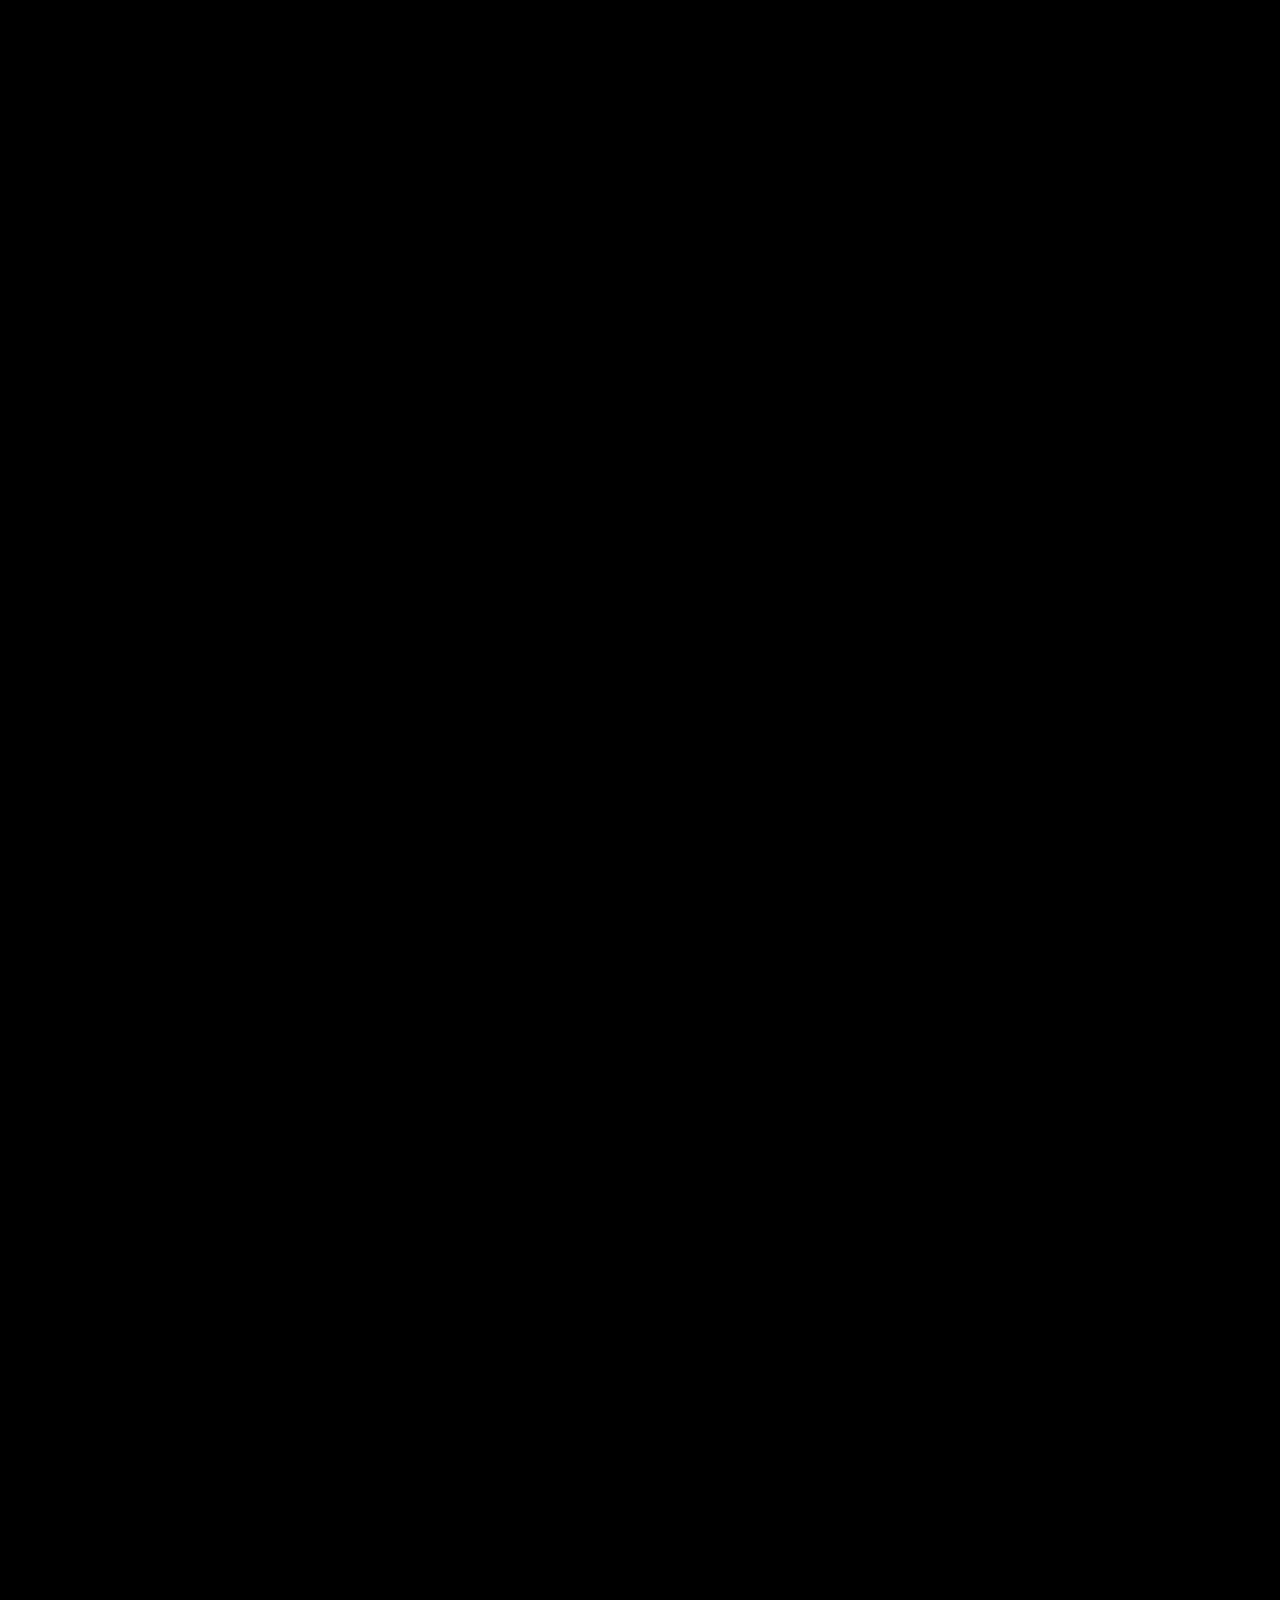
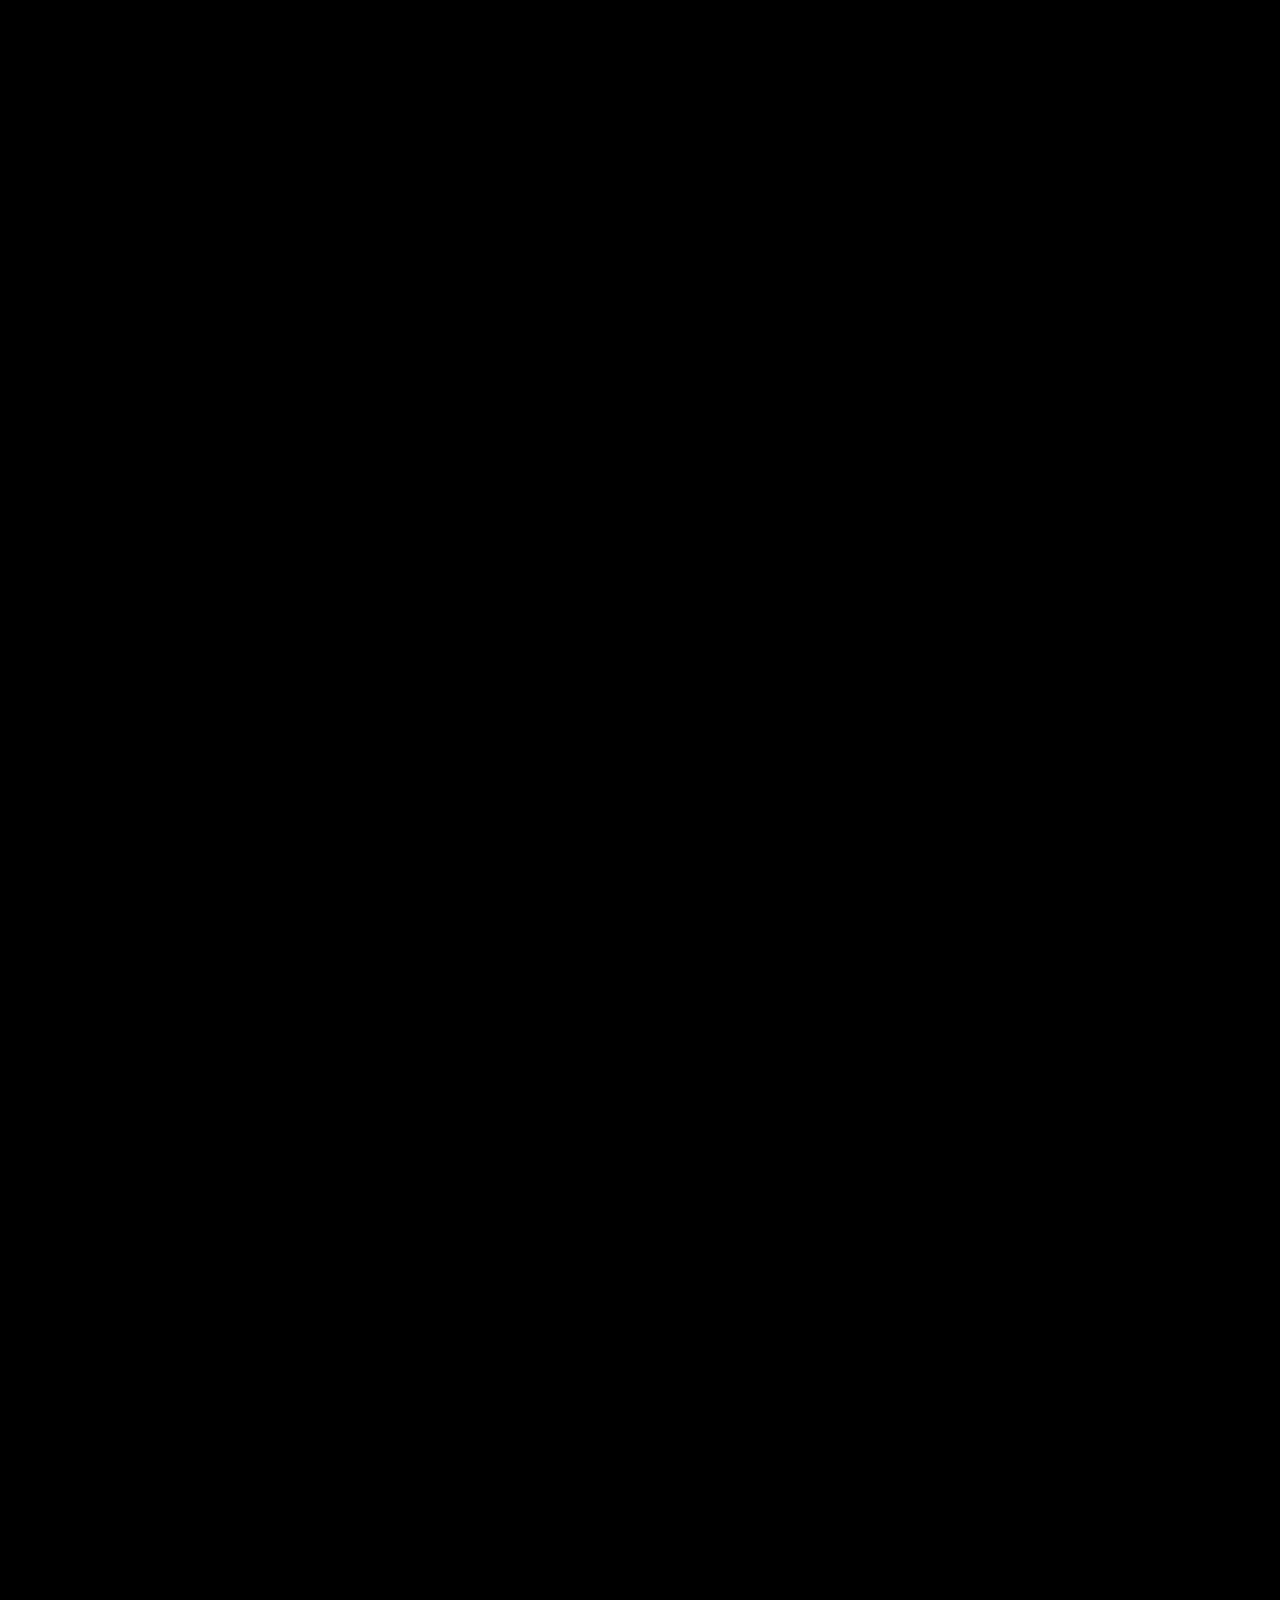
==== index.html @ ee858303 "Initial commit with scroll animation and React app" ====
<!DOCTYPE html>
<html lang="en">
<head>
    <meta charset="UTF-8">
    <meta name="viewport" content="width=device-width, initial-scale=1.0">
    <title>Scroll Animation</title>
    <style>
        body, html {
            margin: 0;
            padding: 0;
            background-color: #000;
        }
        
        /* The container determines how long we can scroll. */
        body {
            height: 400vh;
        }
        
        canvas {
            position: fixed;
            top: 0;
            left: 0;
            width: 100vw;
            height: 100vh;
            object-fit: cover;
            image-rendering: high-quality;
            z-index: -1;
        }
        
        /* Optional: smooth hiding scrollbar for aesthetic purposes */
        ::-webkit-scrollbar {
            width: 8px;
        }
        ::-webkit-scrollbar-track {
            background: transparent; 
        }
        ::-webkit-scrollbar-thumb {
            background: rgba(255, 255, 255, 0.2); 
            border-radius: 4px;
        }
        ::-webkit-scrollbar-thumb:hover {
            background: rgba(255, 255, 255, 0.5); 
        }
    </style>
</head>
<body>
    <canvas id="video-canvas"></canvas>

    <script>
        const canvas = document.getElementById("video-canvas");
        const context = canvas.getContext("2d");

        const frameCount = 239;
        const currentFrame = index => (
            `./video_frames_30fps_jpg/frame_${(index + 1).toString().padStart(4, '0')}.jpg`
        );

        const images = [];
        
        // Preload images
        for (let i = 0; i < frameCount; i++) {
            const img = new Image();
            img.src = currentFrame(i);
            images.push(img);
        }

        // Wait for first image to load to set canvas size and draw initial frame
        images[0].onload = () => {
            canvas.width = images[0].naturalWidth;
            canvas.height = images[0].naturalHeight;
            render(0);
        };

        function render(index) {
            if (images[index] && images[index].complete) {
                context.clearRect(0, 0, canvas.width, canvas.height);
                context.drawImage(images[index], 0, 0, canvas.width, canvas.height);
            } else if (images[index]) {
                // If the user scrolls too fast and image isn't loaded yet, draw it when it loads
                images[index].onload = () => {
                    context.clearRect(0, 0, canvas.width, canvas.height);
                    context.drawImage(images[index], 0, 0, canvas.width, canvas.height);
                };
            }
        }

        let ticking = false;
        
        window.addEventListener('scroll', () => {
            if (!ticking) {
                window.requestAnimationFrame(() => {
                    const scrollTop = document.documentElement.scrollTop;
                    const maxScrollTop = document.documentElement.scrollHeight - window.innerHeight;
                    
                    let scrollFraction = 0;
                    if (maxScrollTop > 0) {
                        scrollFraction = scrollTop / maxScrollTop;
                    }
                    
                    const frameIndex = Math.min(
                        frameCount - 1,
                        Math.max(0, Math.floor(scrollFraction * frameCount))
                    );
                    
                    render(frameIndex);
                    ticking = false;
                });
                ticking = true;
            }
        });
    </script>
</body>
</html>
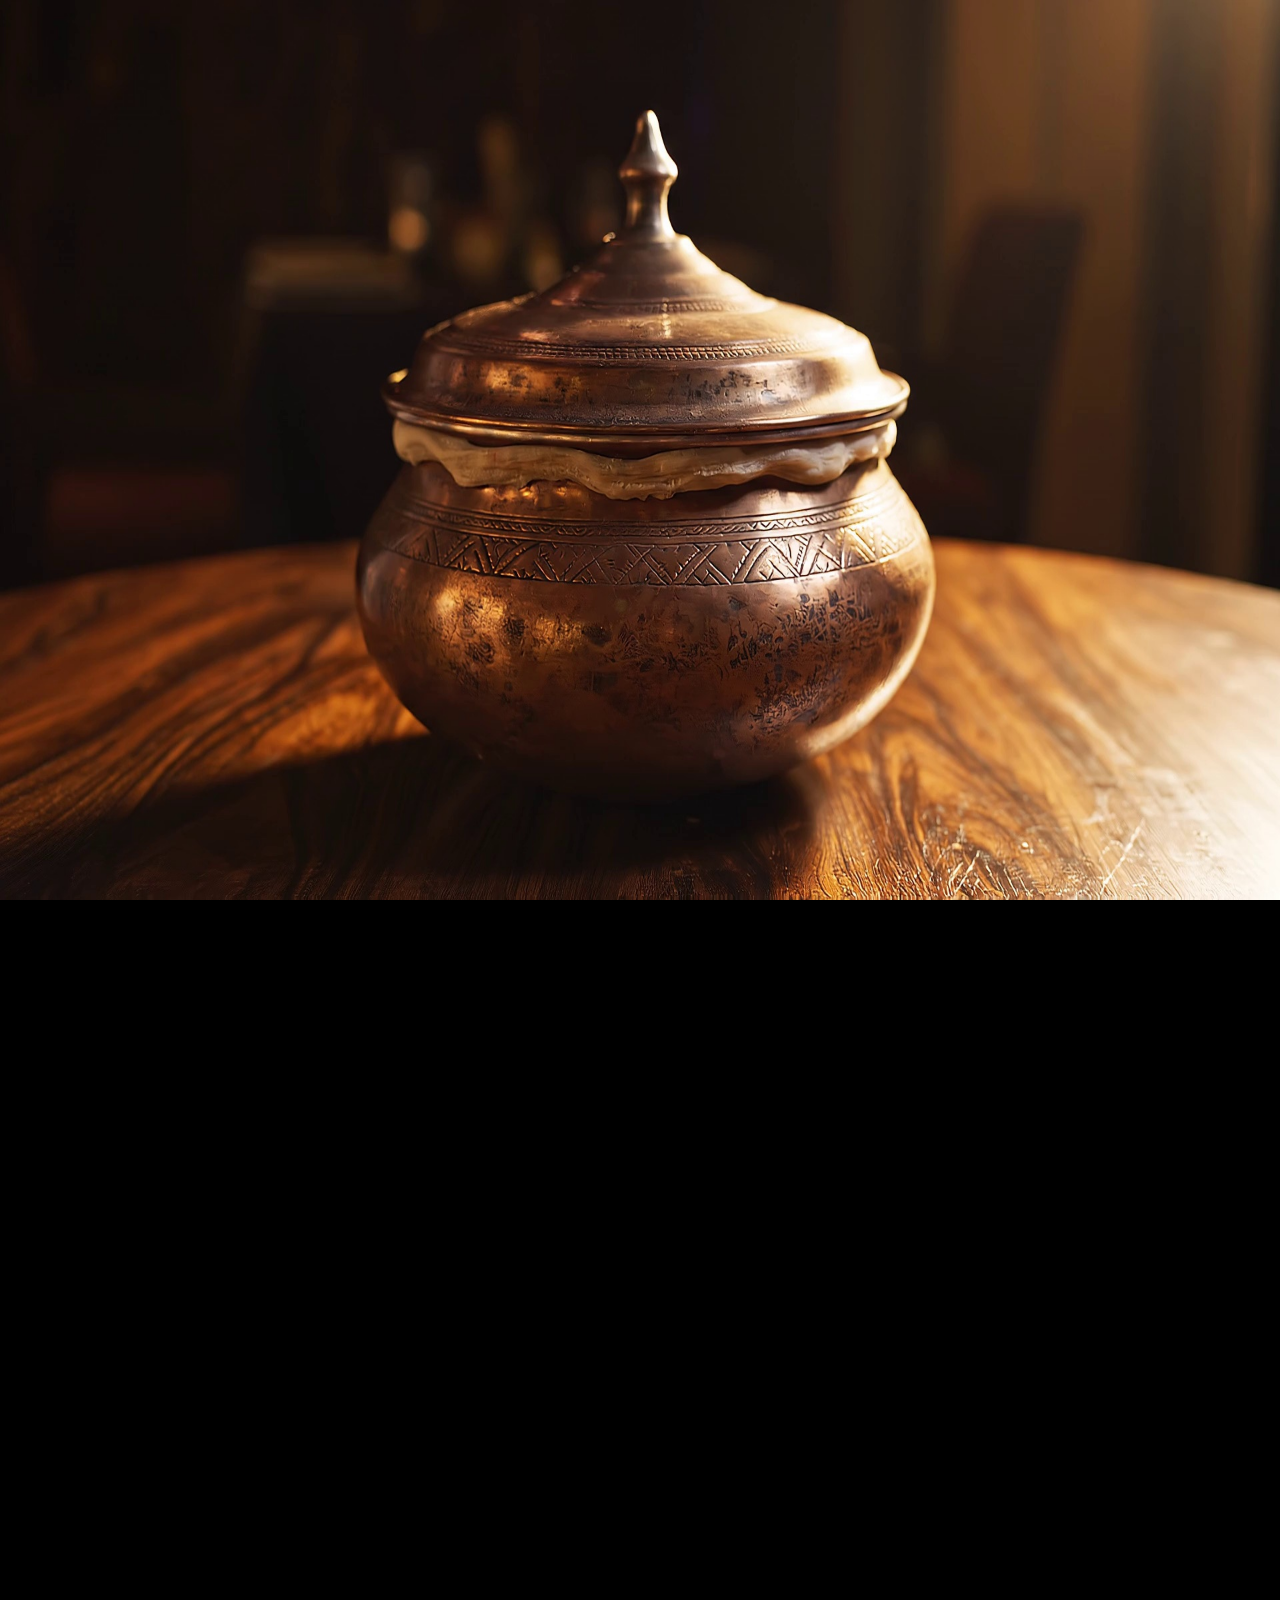
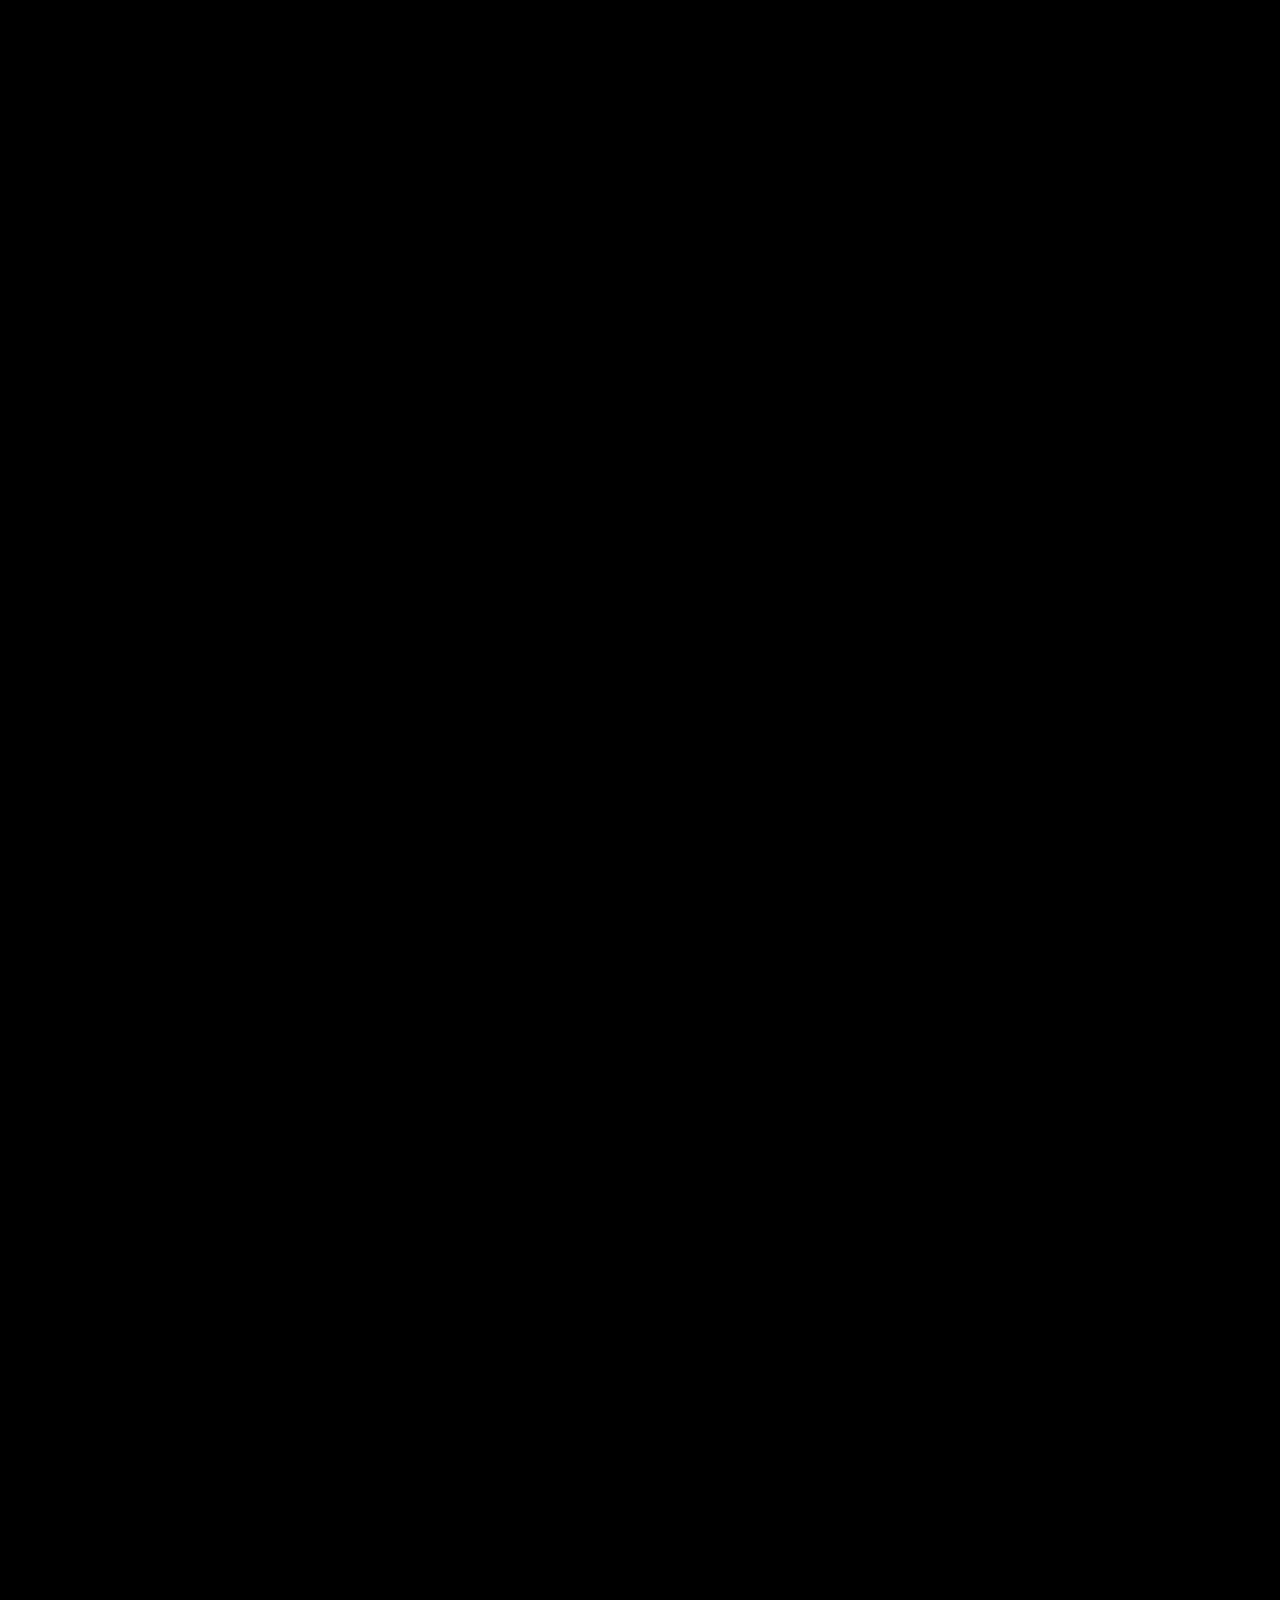
==== commit bf125c61: "Fix black screen: set onload before src add loader cover-fit scaling" ====
--- a/index.html
+++ b/index.html
@@ -5,109 +5,176 @@
     <meta name="viewport" content="width=device-width, initial-scale=1.0">
     <title>Scroll Animation</title>
     <style>
+        *, *::before, *::after { box-sizing: border-box; }
+
         body, html {
             margin: 0;
             padding: 0;
             background-color: #000;
-        }
-        
-        /* The container determines how long we can scroll. */
-        body {
+            /* Tall enough to scroll through all frames */
             height: 400vh;
         }
-        
+
         canvas {
             position: fixed;
             top: 0;
             left: 0;
             width: 100vw;
             height: 100vh;
-            object-fit: cover;
-            image-rendering: high-quality;
-            z-index: -1;
+            z-index: 0;
         }
-        
-        /* Optional: smooth hiding scrollbar for aesthetic purposes */
-        ::-webkit-scrollbar {
-            width: 8px;
+
+        /* Loading overlay */
+        #loader {
+            position: fixed;
+            inset: 0;
+            display: flex;
+            flex-direction: column;
+            align-items: center;
+            justify-content: center;
+            background: #000;
+            color: #fff;
+            font-family: sans-serif;
+            font-size: 1.2rem;
+            z-index: 10;
+            transition: opacity 0.6s ease;
         }
-        ::-webkit-scrollbar-track {
-            background: transparent; 
+        #loader.hidden {
+            opacity: 0;
+            pointer-events: none;
         }
-        ::-webkit-scrollbar-thumb {
-            background: rgba(255, 255, 255, 0.2); 
-            border-radius: 4px;
+        #progress-bar-wrap {
+            width: 240px;
+            height: 4px;
+            background: rgba(255,255,255,0.15);
+            border-radius: 2px;
+            margin-top: 16px;
+            overflow: hidden;
         }
-        ::-webkit-scrollbar-thumb:hover {
-            background: rgba(255, 255, 255, 0.5); 
+        #progress-bar {
+            height: 100%;
+            width: 0%;
+            background: #c2964b;
+            border-radius: 2px;
+            transition: width 0.1s linear;
         }
+
+        ::-webkit-scrollbar { width: 6px; }
+        ::-webkit-scrollbar-track { background: transparent; }
+        ::-webkit-scrollbar-thumb { background: rgba(255,255,255,0.2); border-radius: 3px; }
     </style>
 </head>
 <body>
+
+    <div id="loader">
+        <span id="loader-text">Loading...</span>
+        <div id="progress-bar-wrap">
+            <div id="progress-bar"></div>
+        </div>
+    </div>
+
     <canvas id="video-canvas"></canvas>
 
     <script>
-        const canvas = document.getElementById("video-canvas");
-        const context = canvas.getContext("2d");
+        const canvas  = document.getElementById('video-canvas');
+        const ctx     = canvas.getContext('2d');
+        const loader  = document.getElementById('loader');
+        const bar     = document.getElementById('progress-bar');
+        const loaderText = document.getElementById('loader-text');
 
-        const frameCount = 239;
-        const currentFrame = index => (
-            `./video_frames_30fps_jpg/frame_${(index + 1).toString().padStart(4, '0')}.jpg`
-        );
+        const FRAME_COUNT = 239;
+        const PRELOAD_BEFORE_START = 15; // show first frame after these many frames loaded
 
-        const images = [];
-        
-        // Preload images
-        for (let i = 0; i < frameCount; i++) {
-            const img = new Image();
-            img.src = currentFrame(i);
-            images.push(img);
+        const framePath = i =>
+            `./video_frames_30fps_jpg/frame_${String(i + 1).padStart(4, '0')}.jpg`;
+
+        /* ── image pool ─────────────────────────────────────────── */
+        const images = new Array(FRAME_COUNT);
+        let loadedCount = 0;
+        let started = false;
+        let currentIndex = 0;
+
+        function onFrameLoaded() {
+            loadedCount++;
+            const pct = Math.round((loadedCount / FRAME_COUNT) * 100);
+            bar.style.width = pct + '%';
+
+            // Once enough frames are ready, show the first frame and hide loader
+            if (!started && loadedCount >= PRELOAD_BEFORE_START) {
+                started = true;
+                setCanvasSize();
+                drawFrame(0);
+                loader.classList.add('hidden');
+                setTimeout(() => { loader.style.display = 'none'; }, 700);
+            }
         }
 
-        // Wait for first image to load to set canvas size and draw initial frame
-        images[0].onload = () => {
-            canvas.width = images[0].naturalWidth;
-            canvas.height = images[0].naturalHeight;
-            render(0);
-        };
+        // Preload — set onload BEFORE src to avoid the race condition
+        for (let i = 0; i < FRAME_COUNT; i++) {
+            const img = new Image();
+            img.onload  = onFrameLoaded;
+            img.onerror = onFrameLoaded; // count errors too so loader always hides
+            img.src = framePath(i);
+            images[i] = img;
+        }
 
-        function render(index) {
-            if (images[index] && images[index].complete) {
-                context.clearRect(0, 0, canvas.width, canvas.height);
-                context.drawImage(images[index], 0, 0, canvas.width, canvas.height);
-            } else if (images[index]) {
-                // If the user scrolls too fast and image isn't loaded yet, draw it when it loads
-                images[index].onload = () => {
-                    context.clearRect(0, 0, canvas.width, canvas.height);
-                    context.drawImage(images[index], 0, 0, canvas.width, canvas.height);
+        /* ── canvas sizing ──────────────────────────────────────── */
+        function setCanvasSize() {
+            const first = images[0];
+            if (first && first.naturalWidth) {
+                canvas.width  = first.naturalWidth;
+                canvas.height = first.naturalHeight;
+            } else {
+                canvas.width  = window.innerWidth;
+                canvas.height = window.innerHeight;
+            }
+        }
+
+        window.addEventListener('resize', () => {
+            setCanvasSize();
+            drawFrame(currentIndex);
+        });
+
+        /* ── drawing ────────────────────────────────────────────── */
+        function drawFrame(index) {
+            const img = images[index];
+            if (!img) return;
+
+            if (img.complete && img.naturalWidth) {
+                ctx.clearRect(0, 0, canvas.width, canvas.height);
+                // Cover-fit: scale image to fill canvas, centred
+                const scale = Math.max(
+                    canvas.width  / img.naturalWidth,
+                    canvas.height / img.naturalHeight
+                );
+                const w = img.naturalWidth  * scale;
+                const h = img.naturalHeight * scale;
+                const x = (canvas.width  - w) / 2;
+                const y = (canvas.height - h) / 2;
+                ctx.drawImage(img, x, y, w, h);
+            } else {
+                // Image not ready yet — draw when it arrives
+                img.onload = () => {
+                    if (currentIndex === index) drawFrame(index);
                 };
             }
         }
 
+        /* ── scroll handler ─────────────────────────────────────── */
         let ticking = false;
-        
+
         window.addEventListener('scroll', () => {
-            if (!ticking) {
-                window.requestAnimationFrame(() => {
-                    const scrollTop = document.documentElement.scrollTop;
-                    const maxScrollTop = document.documentElement.scrollHeight - window.innerHeight;
-                    
-                    let scrollFraction = 0;
-                    if (maxScrollTop > 0) {
-                        scrollFraction = scrollTop / maxScrollTop;
-                    }
-                    
-                    const frameIndex = Math.min(
-                        frameCount - 1,
-                        Math.max(0, Math.floor(scrollFraction * frameCount))
-                    );
-                    
-                    render(frameIndex);
-                    ticking = false;
-                });
-                ticking = true;
-            }
-        });
+            if (ticking) return;
+            ticking = true;
+            requestAnimationFrame(() => {
+                const scrollTop    = window.scrollY || document.documentElement.scrollTop;
+                const maxScroll    = document.documentElement.scrollHeight - window.innerHeight;
+                const fraction     = maxScroll > 0 ? scrollTop / maxScroll : 0;
+                currentIndex       = Math.min(FRAME_COUNT - 1, Math.max(0, Math.floor(fraction * FRAME_COUNT)));
+                drawFrame(currentIndex);
+                ticking = false;
+            });
+        }, { passive: true });
     </script>
 </body>
 </html>
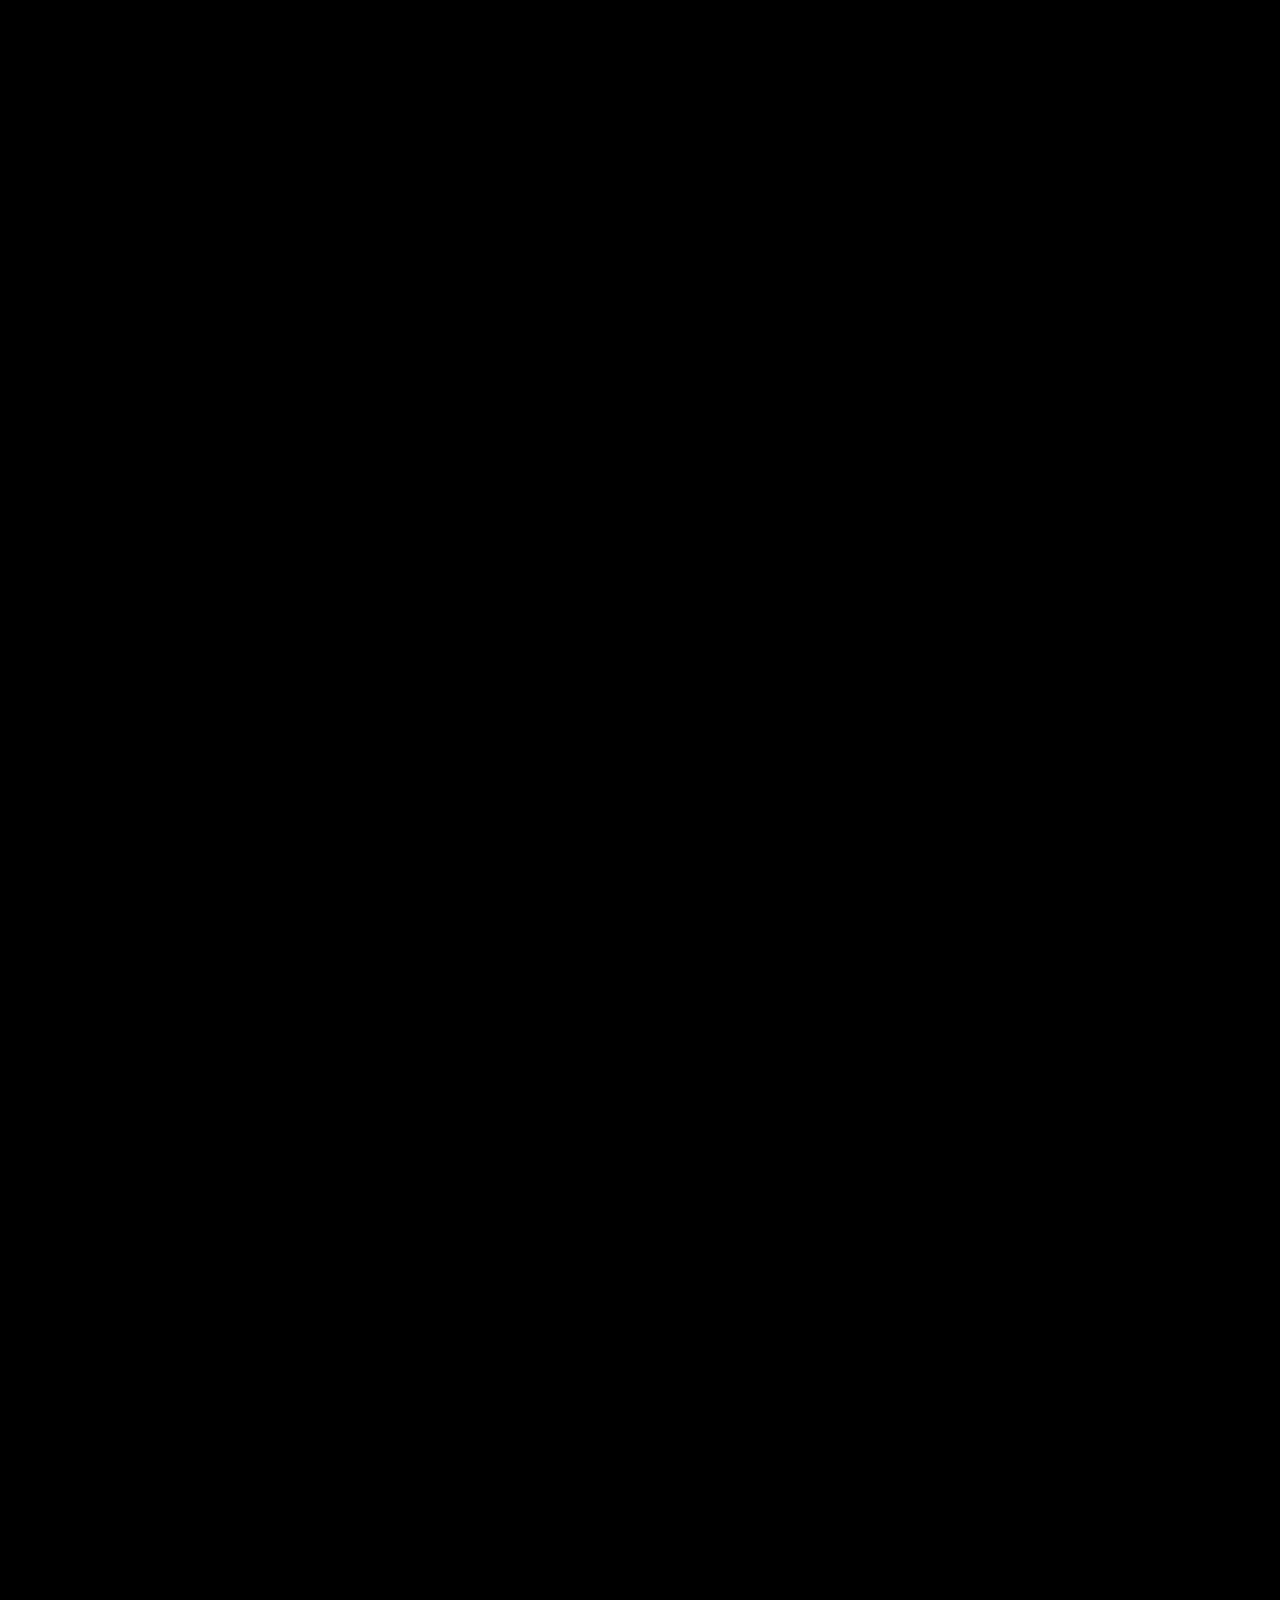
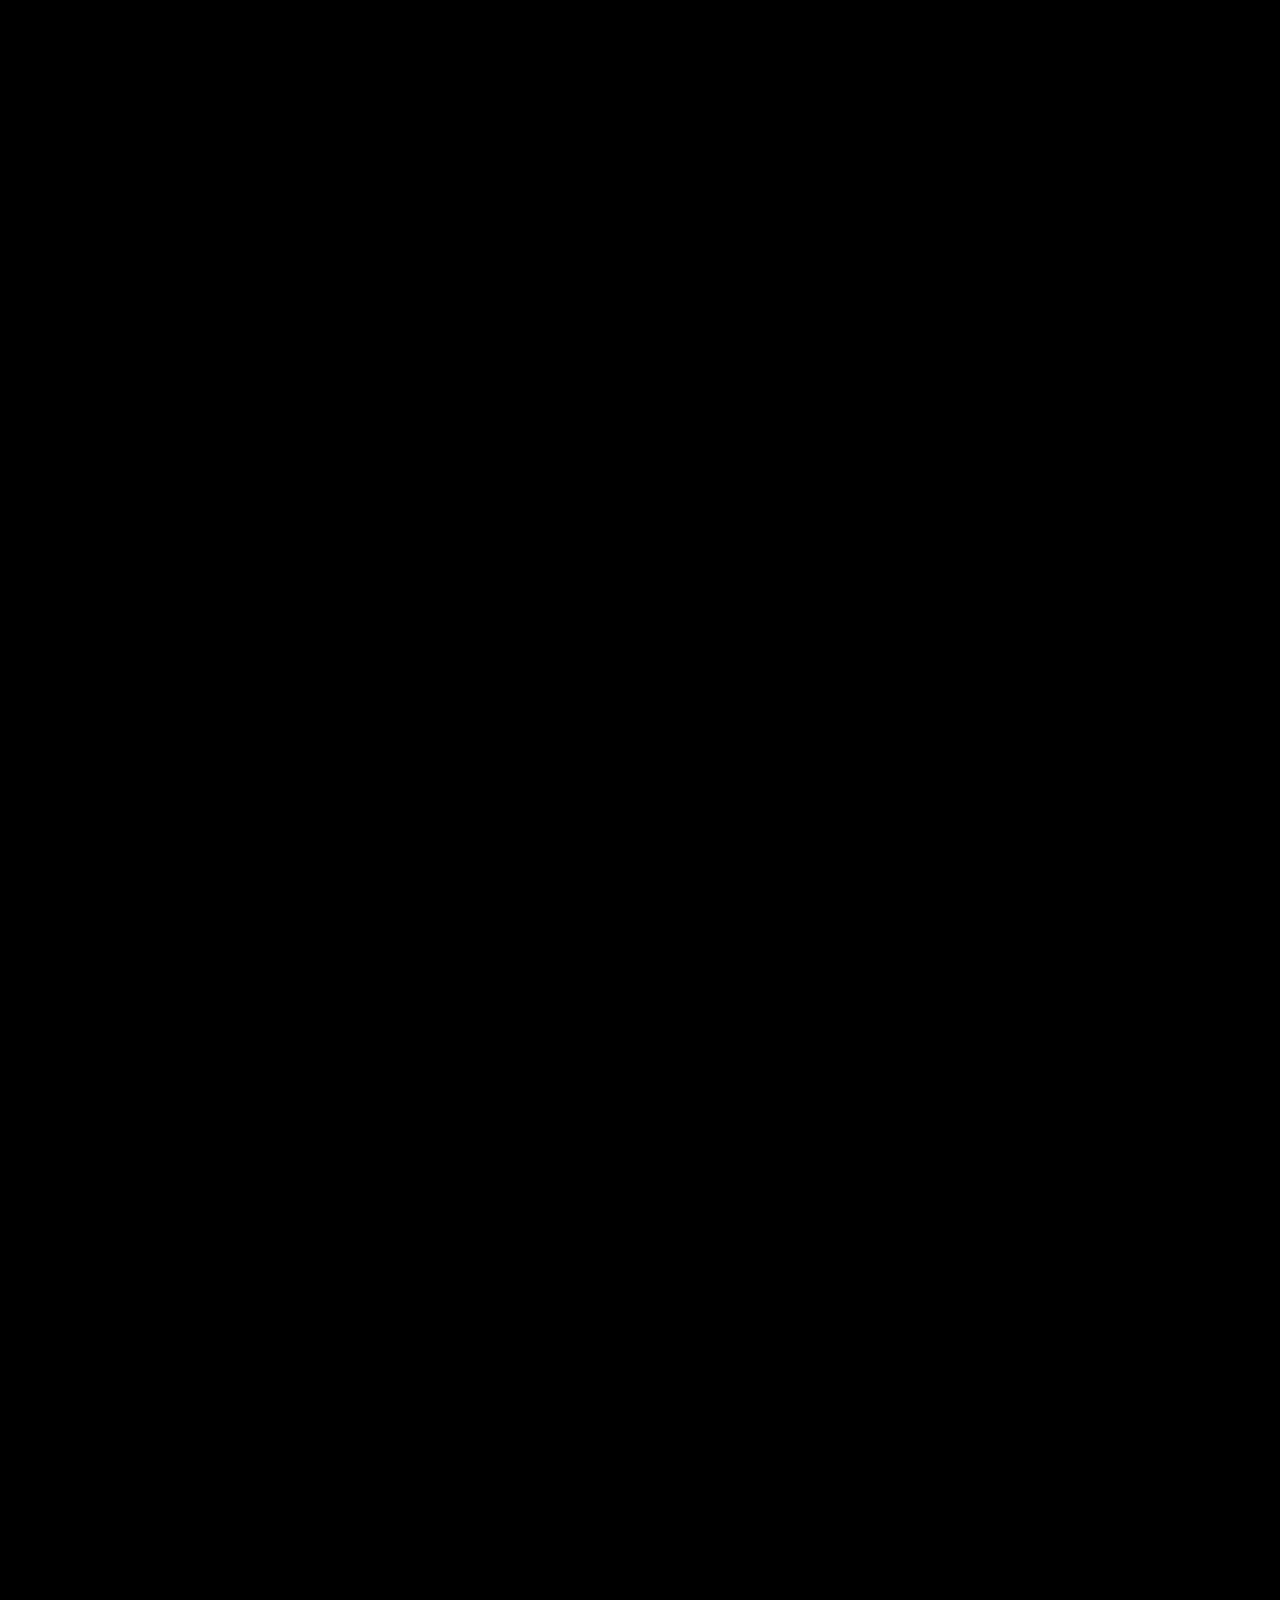
==== commit 52b496ea: "Fix Netlify deploy with Vite build" ====
--- a/index.html
+++ b/index.html
@@ -1,17 +1,20 @@
 <!DOCTYPE html>
 <html lang="en">
+
 <head>
     <meta charset="UTF-8">
     <meta name="viewport" content="width=device-width, initial-scale=1.0">
     <title>Scroll Animation</title>
     <style>
-        *, *::before, *::after { box-sizing: border-box; }
-
-        body, html {
+        body,
+        html {
             margin: 0;
             padding: 0;
             background-color: #000;
-            /* Tall enough to scroll through all frames */
+        }
+
+        /* The container determines how long we can scroll. */
+        body {
             height: 400vh;
         }
 
@@ -21,160 +24,97 @@
             left: 0;
             width: 100vw;
             height: 100vh;
-            z-index: 0;
+            object-fit: cover;
+            image-rendering: high-quality;
+            z-index: -1;
         }
 
-        /* Loading overlay */
-        #loader {
-            position: fixed;
-            inset: 0;
-            display: flex;
-            flex-direction: column;
-            align-items: center;
-            justify-content: center;
-            background: #000;
-            color: #fff;
-            font-family: sans-serif;
-            font-size: 1.2rem;
-            z-index: 10;
-            transition: opacity 0.6s ease;
-        }
-        #loader.hidden {
-            opacity: 0;
-            pointer-events: none;
-        }
-        #progress-bar-wrap {
-            width: 240px;
-            height: 4px;
-            background: rgba(255,255,255,0.15);
-            border-radius: 2px;
-            margin-top: 16px;
-            overflow: hidden;
-        }
-        #progress-bar {
-            height: 100%;
-            width: 0%;
-            background: #c2964b;
-            border-radius: 2px;
-            transition: width 0.1s linear;
+        /* Optional: smooth hiding scrollbar for aesthetic purposes */
+        ::-webkit-scrollbar {
+            width: 8px;
         }
 
-        ::-webkit-scrollbar { width: 6px; }
-        ::-webkit-scrollbar-track { background: transparent; }
-        ::-webkit-scrollbar-thumb { background: rgba(255,255,255,0.2); border-radius: 3px; }
+        ::-webkit-scrollbar-track {
+            background: transparent;
+        }
+
+        ::-webkit-scrollbar-thumb {
+            background: rgba(255, 255, 255, 0.2);
+            border-radius: 4px;
+        }
+
+        ::-webkit-scrollbar-thumb:hover {
+            background: rgba(255, 255, 255, 0.5);
+        }
     </style>
 </head>
+
 <body>
-
-    <div id="loader">
-        <span id="loader-text">Loading...</span>
-        <div id="progress-bar-wrap">
-            <div id="progress-bar"></div>
-        </div>
-    </div>
-
     <canvas id="video-canvas"></canvas>
 
     <script>
-        const canvas  = document.getElementById('video-canvas');
-        const ctx     = canvas.getContext('2d');
-        const loader  = document.getElementById('loader');
-        const bar     = document.getElementById('progress-bar');
-        const loaderText = document.getElementById('loader-text');
+        const canvas = document.getElementById("video-canvas");
+        const context = canvas.getContext("2d");
 
-        const FRAME_COUNT = 239;
-        const PRELOAD_BEFORE_START = 15; // show first frame after these many frames loaded
+        const frameCount = 239;
+        const currentFrame = index => (
+            `./video_frames_30fps_jpg/frame_${(index + 1).toString().padStart(4, '0')}.jpg`
+        );
 
-        const framePath = i =>
-            `./video_frames_30fps_jpg/frame_${String(i + 1).padStart(4, '0')}.jpg`;
+        const images = [];
 
-        /* ── image pool ─────────────────────────────────────────── */
-        const images = new Array(FRAME_COUNT);
-        let loadedCount = 0;
-        let started = false;
-        let currentIndex = 0;
-
-        function onFrameLoaded() {
-            loadedCount++;
-            const pct = Math.round((loadedCount / FRAME_COUNT) * 100);
-            bar.style.width = pct + '%';
-
-            // Once enough frames are ready, show the first frame and hide loader
-            if (!started && loadedCount >= PRELOAD_BEFORE_START) {
-                started = true;
-                setCanvasSize();
-                drawFrame(0);
-                loader.classList.add('hidden');
-                setTimeout(() => { loader.style.display = 'none'; }, 700);
-            }
+        // Preload images
+        for (let i = 0; i < frameCount; i++) {
+            const img = new Image();
+            img.src = currentFrame(i);
+            images.push(img);
         }
 
-        // Preload — set onload BEFORE src to avoid the race condition
-        for (let i = 0; i < FRAME_COUNT; i++) {
-            const img = new Image();
-            img.onload  = onFrameLoaded;
-            img.onerror = onFrameLoaded; // count errors too so loader always hides
-            img.src = framePath(i);
-            images[i] = img;
-        }
+        // Wait for first image to load to set canvas size and draw initial frame
+        images[0].onload = () => {
+            canvas.width = images[0].naturalWidth;
+            canvas.height = images[0].naturalHeight;
+            render(0);
+        };
 
-        /* ── canvas sizing ──────────────────────────────────────── */
-        function setCanvasSize() {
-            const first = images[0];
-            if (first && first.naturalWidth) {
-                canvas.width  = first.naturalWidth;
-                canvas.height = first.naturalHeight;
-            } else {
-                canvas.width  = window.innerWidth;
-                canvas.height = window.innerHeight;
-            }
-        }
-
-        window.addEventListener('resize', () => {
-            setCanvasSize();
-            drawFrame(currentIndex);
-        });
-
-        /* ── drawing ────────────────────────────────────────────── */
-        function drawFrame(index) {
-            const img = images[index];
-            if (!img) return;
-
-            if (img.complete && img.naturalWidth) {
-                ctx.clearRect(0, 0, canvas.width, canvas.height);
-                // Cover-fit: scale image to fill canvas, centred
-                const scale = Math.max(
-                    canvas.width  / img.naturalWidth,
-                    canvas.height / img.naturalHeight
-                );
-                const w = img.naturalWidth  * scale;
-                const h = img.naturalHeight * scale;
-                const x = (canvas.width  - w) / 2;
-                const y = (canvas.height - h) / 2;
-                ctx.drawImage(img, x, y, w, h);
-            } else {
-                // Image not ready yet — draw when it arrives
-                img.onload = () => {
-                    if (currentIndex === index) drawFrame(index);
+        function render(index) {
+            if (images[index] && images[index].complete) {
+                context.clearRect(0, 0, canvas.width, canvas.height);
+                context.drawImage(images[index], 0, 0, canvas.width, canvas.height);
+            } else if (images[index]) {
+                // If the user scrolls too fast and image isn't loaded yet, draw it when it loads
+                images[index].onload = () => {
+                    context.clearRect(0, 0, canvas.width, canvas.height);
+                    context.drawImage(images[index], 0, 0, canvas.width, canvas.height);
                 };
             }
         }
 
-        /* ── scroll handler ─────────────────────────────────────── */
         let ticking = false;
 
         window.addEventListener('scroll', () => {
-            if (ticking) return;
-            ticking = true;
-            requestAnimationFrame(() => {
-                const scrollTop    = window.scrollY || document.documentElement.scrollTop;
-                const maxScroll    = document.documentElement.scrollHeight - window.innerHeight;
-                const fraction     = maxScroll > 0 ? scrollTop / maxScroll : 0;
-                currentIndex       = Math.min(FRAME_COUNT - 1, Math.max(0, Math.floor(fraction * FRAME_COUNT)));
-                drawFrame(currentIndex);
-                ticking = false;
-            });
-        }, { passive: true });
+            if (!ticking) {
+                window.requestAnimationFrame(() => {
+                    const scrollTop = document.documentElement.scrollTop;
+                    const maxScrollTop = document.documentElement.scrollHeight - window.innerHeight;
+
+                    let scrollFraction = 0;
+                    if (maxScrollTop > 0) {
+                        scrollFraction = scrollTop / maxScrollTop;
+                    }
+
+                    const frameIndex = Math.min(
+                        frameCount - 1,
+                        Math.max(0, Math.floor(scrollFraction * frameCount))
+                    );
+
+                    render(frameIndex);
+                    ticking = false;
+                });
+                ticking = true;
+            }
+        });
     </script>
 </body>
-</html>
+
+</html>
